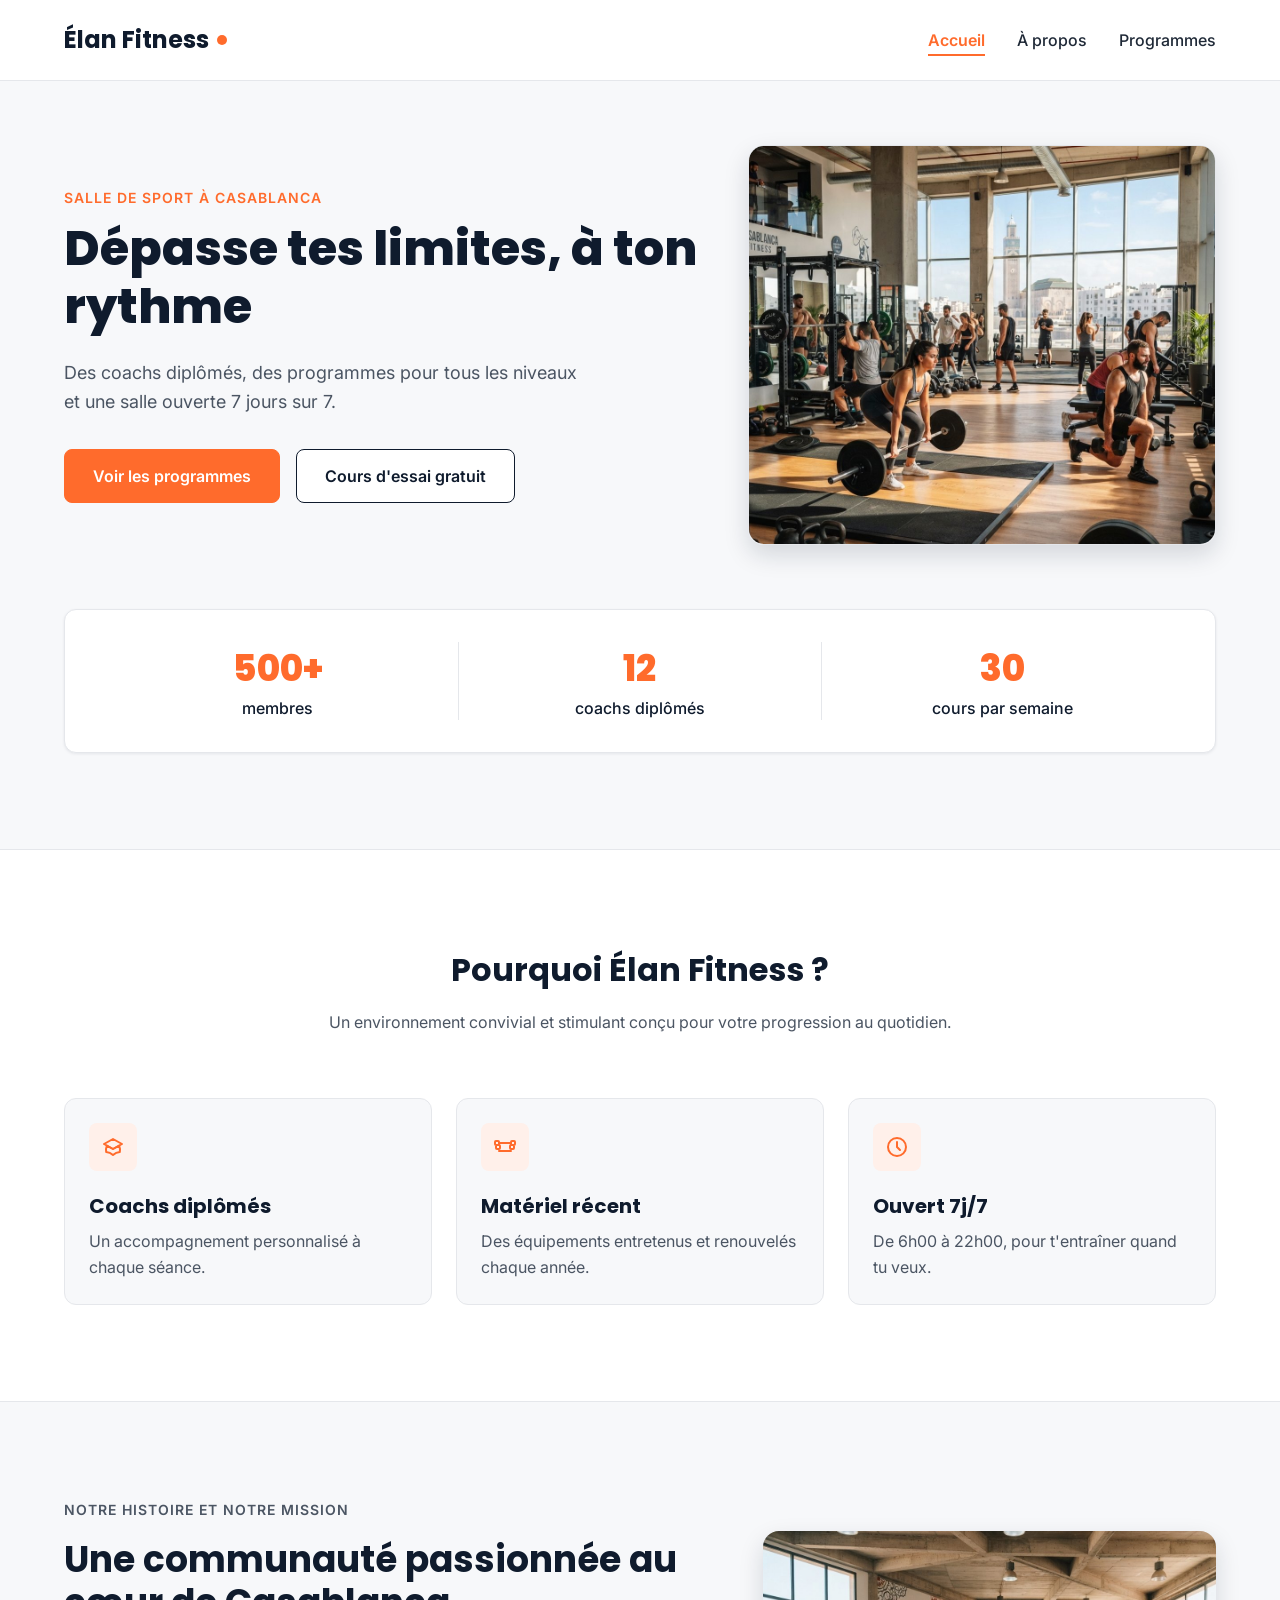
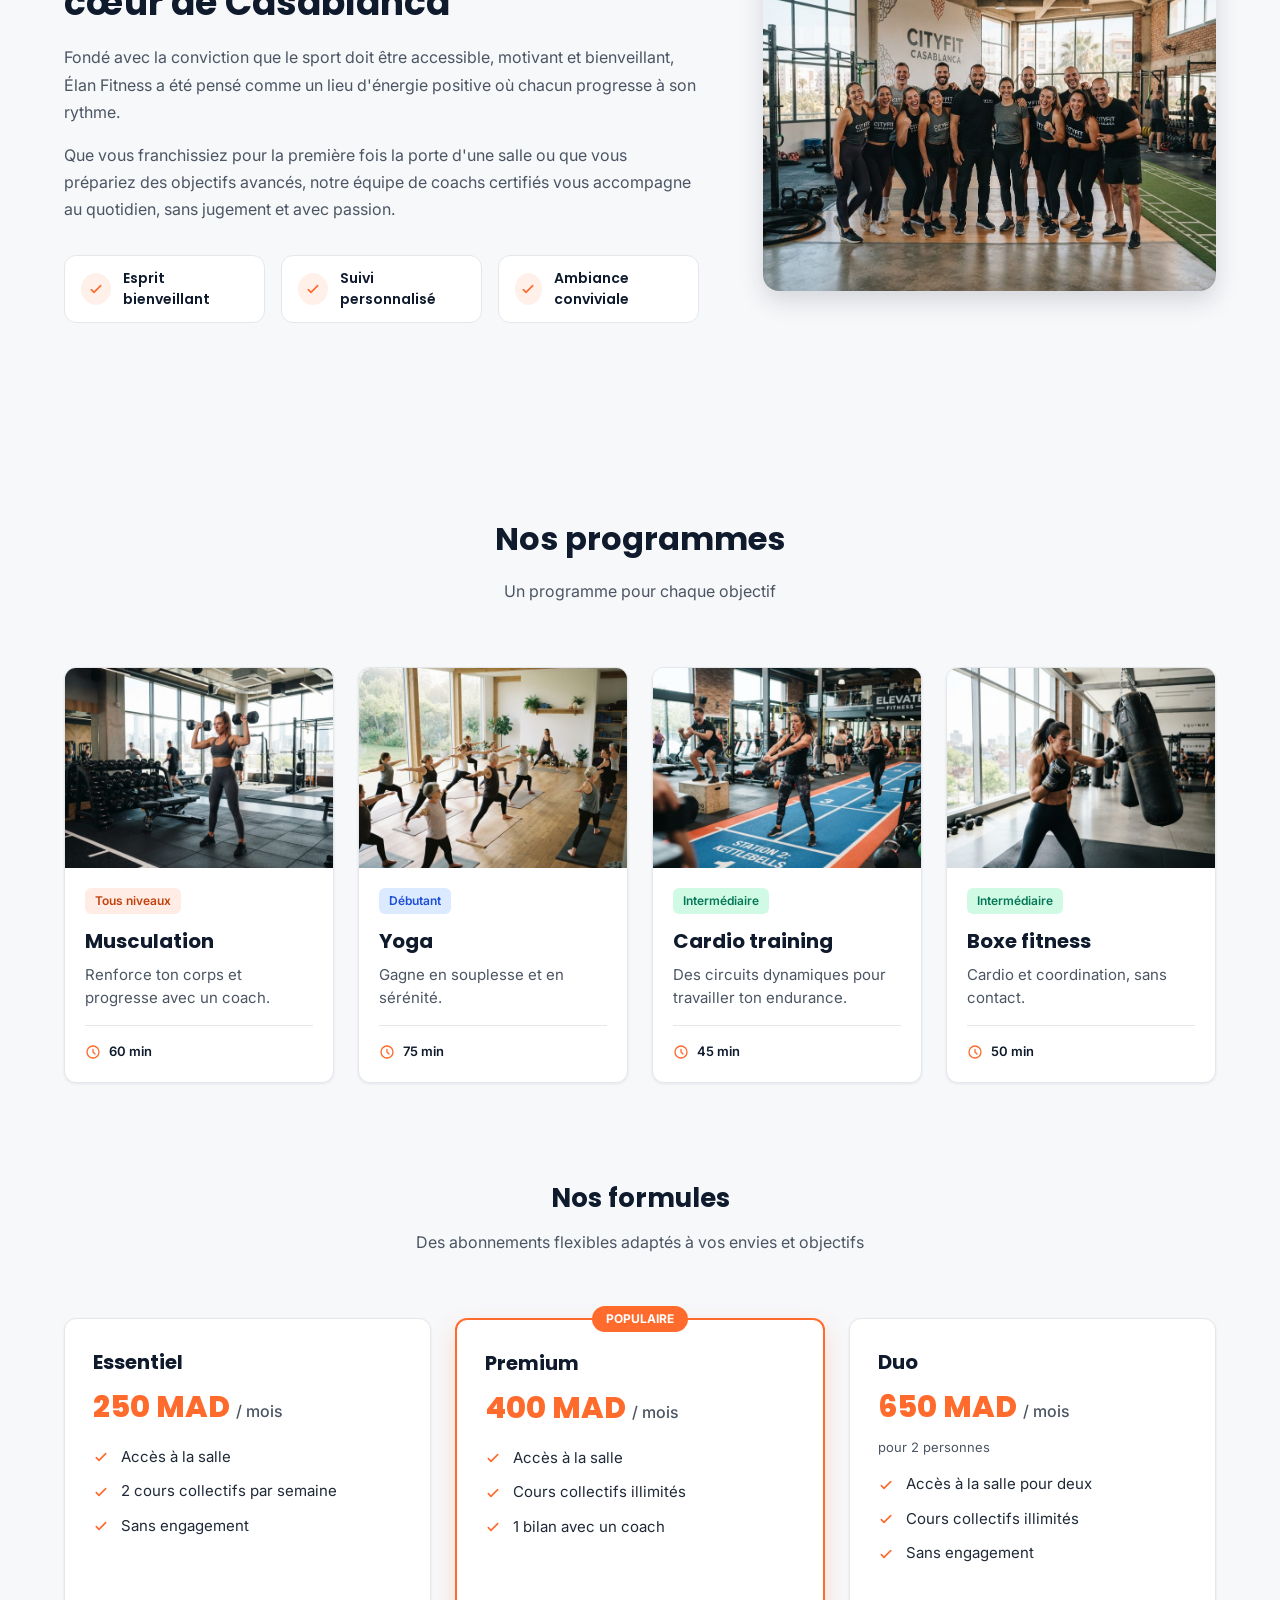
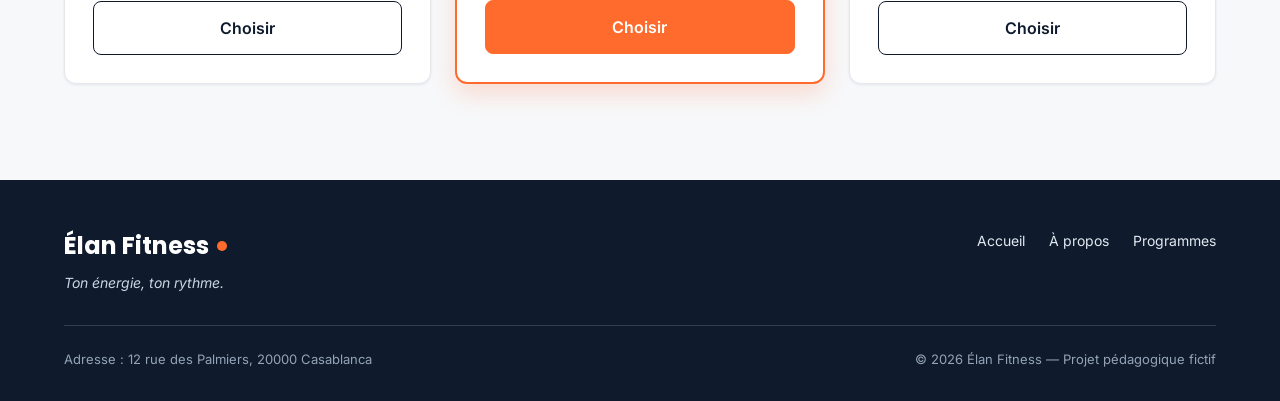
==== index.html @ 472fe240 "Project setup" ====
<!DOCTYPE html>
<html lang="fr">
<head>
  <meta charset="UTF-8">
  <meta name="viewport" content="width=device-width, initial-scale=1">
  <meta name="description" content="Élan Fitness, salle de sport à Casablanca : musculation, yoga, cardio et boxe fitness avec des coachs diplômés. Réservez votre cours d'essai gratuit.">
  <title>Élan Fitness | Salle de sport à Casablanca</title>

  <link rel="preconnect" href="https://fonts.googleapis.com">
  <link rel="preconnect" href="https://fonts.gstatic.com" crossorigin>
  <link href="https://fonts.googleapis.com/css2?family=Inter:wght@400;500;600&family=Poppins:wght@600;700;800&display=swap" rel="stylesheet">

  <link rel="stylesheet" href="style.css">
</head>

<body>

  <header class="en-tete">
    <div class="conteneur en-tete-contenu">
      <a href="#accueil" class="logo">Élan Fitness</a>

      <nav aria-label="Navigation principale">
        <ul class="menu">
          <li><a href="#accueil" class="lien-actif">Accueil</a></li>
          <li><a href="#a-propos">À propos</a></li>
          <li><a href="#programmes">Programmes</a></li>
        </ul>
      </nav>
    </div>
  </header>

  <main>

    <section id="accueil" class="hero">
      <div class="conteneur">

        <div class="hero-contenu">
          <div class="hero-texte">
            <p class="sur-titre">Salle de sport à Casablanca</p>
            <h1>Dépasse tes limites, à ton rythme</h1>
            <p class="hero-description">
              Des coachs diplômés, des programmes pour tous les niveaux et une salle ouverte 7 jours sur 7.
            </p>
            <div class="boutons">
              <a href="#programmes" class="bouton bouton-principal">Voir les programmes</a>
              <a href="#contact" class="bouton bouton-secondaire">Cours d'essai gratuit</a>
            </div>
          </div>

          <img class="hero-image" src="img/hero.jpg" alt="Des personnes s'entraînent dans une salle de sport lumineuse à Casablanca">
        </div>

        <div class="chiffres">
          <div class="chiffre">
            <p class="chiffre-nombre">500+</p>
            <p>membres</p>
          </div>
          <div class="chiffre">
            <p class="chiffre-nombre">12</p>
            <p>coachs diplômés</p>
          </div>
          <div class="chiffre">
            <p class="chiffre-nombre">30</p>
            <p>cours par semaine</p>
          </div>
        </div>

      </div>
    </section>

    <section class="section section-blanche">
      <div class="conteneur">

        <div class="section-titre">
          <h2>Pourquoi Élan Fitness ?</h2>
          <p>Un environnement convivial et stimulant conçu pour votre progression au quotidien.</p>
        </div>

        <div class="cartes">
          <article class="carte carte-avantage">
            <div class="icone"><img src="img/icone-coach.svg" alt=""></div>
            <h3>Coachs diplômés</h3>
            <p>Un accompagnement personnalisé à chaque séance.</p>
          </article>

          <article class="carte carte-avantage">
            <div class="icone"><img src="img/icone-materiel.svg" alt=""></div>
            <h3>Matériel récent</h3>
            <p>Des équipements entretenus et renouvelés chaque année.</p>
          </article>

          <article class="carte carte-avantage">
            <div class="icone"><img src="img/icone-horloge.svg" alt=""></div>
            <h3>Ouvert 7j/7</h3>
            <p>De 6h00 à 22h00, pour t'entraîner quand tu veux.</p>
          </article>
        </div>

      </div>
    </section>

    <section id="a-propos" class="section">
      <div class="conteneur apropos-contenu">

        <div class="apropos-texte">
          <p class="sur-titre">Notre histoire et notre mission</p>
          <h2>Une communauté passionnée au cœur de Casablanca</h2>
          <p>
            Fondé avec la conviction que le sport doit être accessible, motivant et bienveillant,
            Élan Fitness a été pensé comme un lieu d'énergie positive où chacun progresse à son rythme.
          </p>
          <p>
            Que vous franchissiez pour la première fois la porte d'une salle ou que vous prépariez des
            objectifs avancés, notre équipe de coachs certifiés vous accompagne au quotidien, sans
            jugement et avec passion.
          </p>

          <ul class="valeurs">
            <li class="valeur">
              <div class="icone icone-petite"><img src="img/icone-check.svg" alt=""></div>
              <span>Esprit bienveillant</span>
            </li>
            <li class="valeur">
              <div class="icone icone-petite"><img src="img/icone-check.svg" alt=""></div>
              <span>Suivi personnalisé</span>
            </li>
            <li class="valeur">
              <div class="icone icone-petite"><img src="img/icone-check.svg" alt=""></div>
              <span>Ambiance conviviale</span>
            </li>
          </ul>
        </div>

        <img class="apropos-image" src="img/equipe.jpg" alt="L'équipe de coachs d'Élan Fitness réunie dans la salle">

      </div>
    </section>

    <section id="programmes" class="section">
      <div class="conteneur">

        <div class="section-titre">
          <h2>Nos programmes</h2>
          <p>Un programme pour chaque objectif</p>
        </div>

        <div class="cartes">

          <article class="carte carte-programme">
            <img src="img/musculation.jpg" alt="Une sportive soulève des haltères dans l'espace musculation">
            <div class="programme-corps">
              <span class="etiquette etiquette-orange">Tous niveaux</span>
              <h3>Musculation</h3>
              <p>Renforce ton corps et progresse avec un coach.</p>
              <p class="duree"><img src="img/icone-duree.svg" alt="">60 min</p>
            </div>
          </article>

          <article class="carte carte-programme">
            <img src="img/yoga.jpg" alt="Un groupe pratique le yoga sur des tapis dans une salle lumineuse">
            <div class="programme-corps">
              <span class="etiquette etiquette-bleue">Débutant</span>
              <h3>Yoga</h3>
              <p>Gagne en souplesse et en sérénité.</p>
              <p class="duree"><img src="img/icone-duree.svg" alt="">75 min</p>
            </div>
          </article>

          <article class="carte carte-programme">
            <img src="img/cardio.jpg" alt="Des sportifs suivent un circuit de cardio training avec des kettlebells">
            <div class="programme-corps">
              <span class="etiquette etiquette-verte">Intermédiaire</span>
              <h3>Cardio training</h3>
              <p>Des circuits dynamiques pour travailler ton endurance.</p>
              <p class="duree"><img src="img/icone-duree.svg" alt="">45 min</p>
            </div>
          </article>

          <article class="carte carte-programme">
            <img src="img/boxe.jpg" alt="Une sportive frappe un sac de frappe pendant un cours de boxe fitness">
            <div class="programme-corps">
              <span class="etiquette etiquette-verte">Intermédiaire</span>
              <h3>Boxe fitness</h3>
              <p>Cardio et coordination, sans contact.</p>
              <p class="duree"><img src="img/icone-duree.svg" alt="">50 min</p>
            </div>
          </article>

        </div>

        <div class="formules">

          <div class="section-titre">
            <h3>Nos formules</h3>
            <p>Des abonnements flexibles adaptés à vos envies et objectifs</p>
          </div>

          <div class="cartes">

            <article class="carte formule">
              <h4>Essentiel</h4>
              <p class="prix">250 MAD <span>/ mois</span></p>
              <ul class="formule-liste">
                <li>Accès à la salle</li>
                <li>2 cours collectifs par semaine</li>
                <li>Sans engagement</li>
              </ul>
              <a href="#contact" class="bouton bouton-secondaire">Choisir</a>
            </article>

            <article class="carte formule formule-populaire">
              <p class="badge-populaire">Populaire</p>
              <h4>Premium</h4>
              <p class="prix">400 MAD <span>/ mois</span></p>
              <ul class="formule-liste">
                <li>Accès à la salle</li>
                <li>Cours collectifs illimités</li>
                <li>1 bilan avec un coach</li>
              </ul>
              <a href="#contact" class="bouton bouton-principal">Choisir</a>
            </article>

            <article class="carte formule">
              <h4>Duo</h4>
              <p class="prix">650 MAD <span>/ mois</span></p>
              <p class="prix-note">pour 2 personnes</p>
              <ul class="formule-liste">
                <li>Accès à la salle pour deux</li>
                <li>Cours collectifs illimités</li>
                <li>Sans engagement</li>
              </ul>
              <a href="#contact" class="bouton bouton-secondaire">Choisir</a>
            </article>

          </div>
        </div>

      </div>
    </section>

  </main>

  <footer class="pied-de-page">
    <div class="conteneur">

      <div class="pied-haut">
        <div>
          <p class="logo logo-clair">Élan Fitness</p>
          <p class="slogan">Ton énergie, ton rythme.</p>
        </div>

        <nav aria-label="Navigation du pied de page">
          <ul class="menu menu-pied">
            <li><a href="#accueil">Accueil</a></li>
            <li><a href="#a-propos">À propos</a></li>
            <li><a href="#programmes">Programmes</a></li>
          </ul>
        </nav>
      </div>

      <div class="pied-bas">
        <p>Adresse : 12 rue des Palmiers, 20000 Casablanca</p>
        <p>&copy; 2026 Élan Fitness — Projet pédagogique fictif</p>
      </div>

    </div>
  </footer>

</body>
</html>
---- style.css ----
* {
  box-sizing: border-box;
  margin: 0;
  padding: 0;
}

html {
  scroll-behavior: smooth;
}

body {
  font-family: 'Inter', Arial, sans-serif;
  font-size: 16px;
  line-height: 1.5;
  color: #1F2937;
  background-color: #F7F8FA;
}

h1, h2, h3, h4 {
  font-family: 'Poppins', Arial, sans-serif;
  color: #0F1B2D;
}

a {
  color: inherit;
  text-decoration: none;
}

ul {
  list-style: none;
}

img {
  display: block;
  max-width: 100%;
}

a:focus-visible,
button:focus-visible {
  outline: 3px solid #FF6B2C;
  outline-offset: 2px;
}

.conteneur {
  width: 100%;
  max-width: 1200px;
  margin: 0 auto;
  padding: 0 24px;
}

.section {
  padding: 96px 0;
}

.section-blanche {
  background-color: #FFFFFF;
  border-top: 1px solid #E5E7EB;
  border-bottom: 1px solid #E5E7EB;
}

.section-titre {
  max-width: 640px;
  margin: 0 auto 64px;
  text-align: center;
}

.section-titre h2 {
  font-size: 32px;
  margin-bottom: 16px;
}

.section-titre h3 {
  font-size: 26px;
  margin-bottom: 12px;
}

.section-titre p {
  color: #4B5563;
}

.sur-titre {
  font-size: 14px;
  font-weight: 600;
  color: #FF6B2C;
  text-transform: uppercase;
  letter-spacing: 1px;
  margin-bottom: 12px;
}

.bouton {
  display: inline-block;
  padding: 14px 28px;
  border-radius: 8px;
  font-size: 16px;
  font-weight: 600;
  text-align: center;
  cursor: pointer;
}

.bouton-principal {
  background-color: #FF6B2C;
  border: 1px solid #FF6B2C;
  color: #FFFFFF;
}

.bouton-principal:hover {
  background-color: #F05817;
}

.bouton-secondaire {
  background-color: #FFFFFF;
  border: 1px solid #0F1B2D;
  color: #0F1B2D;
}

.bouton-secondaire:hover {
  background-color: #F3F4F6;
}

.cartes {
  display: flex;
  gap: 24px;
}

.carte {
  flex: 1;
  background-color: #FFFFFF;
  border: 1px solid #E5E7EB;
  border-radius: 12px;
  box-shadow: 0 1px 3px rgba(15, 27, 45, 0.08);
}

.icone {
  width: 48px;
  height: 48px;
  background-color: #FFF0EA;
  border-radius: 8px;
  display: flex;
  align-items: center;
  justify-content: center;
}

.icone img {
  width: 24px;
  height: 24px;
}

.icone-petite {
  width: 32px;
  height: 32px;
  border-radius: 50%;
}

.icone-petite img {
  width: 16px;
  height: 16px;
}

.en-tete {
  position: sticky;
  top: 0;
  z-index: 10;
  background-color: #FFFFFF;
  border-bottom: 1px solid #E5E7EB;
}

.en-tete-contenu {
  height: 80px;
  display: flex;
  align-items: center;
  justify-content: space-between;
}

.logo {
  display: flex;
  align-items: center;
  font-family: 'Poppins', Arial, sans-serif;
  font-size: 24px;
  font-weight: 700;
  color: #0F1B2D;
}

.logo::after {
  content: "";
  width: 10px;
  height: 10px;
  margin-left: 8px;
  background-color: #FF6B2C;
  border-radius: 50%;
}

.menu {
  display: flex;
  gap: 32px;
}

.menu a {
  font-weight: 500;
  padding-bottom: 4px;
  border-bottom: 2px solid transparent;
}

.menu a:hover {
  color: #FF6B2C;
}

.menu .lien-actif {
  color: #FF6B2C;
  font-weight: 600;
  border-bottom-color: #FF6B2C;
}

.hero {
  padding: 64px 0 96px;
}

.hero-contenu {
  display: flex;
  align-items: center;
  gap: 32px;
}

.hero-texte {
  flex: 7;
}

.hero-texte h1 {
  font-size: 48px;
  font-weight: 800;
  line-height: 1.2;
  margin-bottom: 24px;
}

.hero-description {
  max-width: 520px;
  font-size: 18px;
  line-height: 1.6;
  color: #4B5563;
  margin-bottom: 32px;
}

.boutons {
  display: flex;
  flex-wrap: wrap;
  gap: 16px;
}

.hero-image {
  flex: 5;
  min-width: 0;
  height: 400px;
  object-fit: cover;
  border-radius: 16px;
  border: 1px solid #E5E7EB;
  box-shadow: 0 10px 25px rgba(15, 27, 45, 0.15);
}

.chiffres {
  display: flex;
  margin-top: 64px;
  padding: 32px;
  background-color: #FFFFFF;
  border: 1px solid #E5E7EB;
  border-radius: 12px;
  box-shadow: 0 1px 3px rgba(15, 27, 45, 0.08);
}

.chiffre {
  flex: 1;
  text-align: center;
  font-weight: 500;
  color: #0F1B2D;
}

.chiffre + .chiffre {
  border-left: 1px solid #E5E7EB;
}

.chiffre-nombre {
  font-family: 'Poppins', Arial, sans-serif;
  font-size: 36px;
  font-weight: 800;
  color: #FF6B2C;
}

.carte-avantage {
  padding: 24px;
  background-color: #F7F8FA;
  box-shadow: none;
}

.carte-avantage .icone {
  margin-bottom: 20px;
}

.carte-avantage h3 {
  font-size: 20px;
  margin-bottom: 8px;
}

.carte-avantage p {
  color: #4B5563;
  line-height: 1.6;
}

.apropos-contenu {
  display: flex;
  align-items: center;
  gap: 64px;
}

.apropos-texte {
  flex: 7;
}

.apropos-texte h2 {
  font-size: 36px;
  line-height: 1.2;
  margin-bottom: 20px;
}

.apropos-texte p {
  color: #4B5563;
  line-height: 1.7;
  margin-bottom: 16px;
}

.valeurs {
  display: flex;
  gap: 16px;
  margin-top: 32px;
}

.valeur {
  flex: 1;
  display: flex;
  align-items: center;
  gap: 12px;
  padding: 12px 16px;
  background-color: #FFFFFF;
  border: 1px solid #E5E7EB;
  border-radius: 12px;
  font-family: 'Poppins', Arial, sans-serif;
  font-size: 14px;
  font-weight: 600;
  color: #0F1B2D;
}

.apropos-image {
  flex: 5;
  min-width: 0;
  height: 360px;
  object-fit: cover;
  border-radius: 16px;
  box-shadow: 0 10px 25px rgba(15, 27, 45, 0.15);
}

.carte-programme {
  display: flex;
  flex-direction: column;
  overflow: hidden;
}

.carte-programme > img {
  width: 100%;
  height: 200px;
  object-fit: cover;
}

.programme-corps {
  flex: 1;
  display: flex;
  flex-direction: column;
  padding: 20px;
}

.programme-corps h3 {
  font-size: 20px;
  margin-bottom: 8px;
}

.programme-corps p {
  font-size: 15px;
  color: #4B5563;
}

.etiquette {
  align-self: flex-start;
  padding: 4px 10px;
  margin-bottom: 12px;
  border-radius: 6px;
  font-size: 12px;
  font-weight: 600;
}

.etiquette-orange {
  background-color: #FFEDE5;
  color: #C2410C;
}

.etiquette-bleue {
  background-color: #DBEAFE;
  color: #1D4ED8;
}

.etiquette-verte {
  background-color: #D1FAE5;
  color: #047857;
}

.programme-corps .duree {
  display: flex;
  align-items: center;
  gap: 8px;
  margin-top: auto;
  padding-top: 16px;
  border-top: 1px solid #E5E7EB;
  font-size: 13px;
  font-weight: 600;
  color: #0F1B2D;
}

.programme-corps h3 + p {
  margin-bottom: 16px;
}

.duree img {
  width: 16px;
  height: 16px;
}

.formules {
  margin-top: 96px;
}

.formule {
  position: relative;
  display: flex;
  flex-direction: column;
  padding: 28px;
}

.formule h4 {
  font-size: 20px;
}

.prix {
  margin: 8px 0 16px;
  font-family: 'Poppins', Arial, sans-serif;
  font-size: 30px;
  font-weight: 800;
  color: #FF6B2C;
}

.prix span {
  font-family: 'Inter', Arial, sans-serif;
  font-size: 16px;
  font-weight: 500;
  color: #4B5563;
}

.prix-note {
  margin: -8px 0 16px;
  font-size: 13px;
  color: #4B5563;
}

.formule-liste {
  flex: 1;
  margin-bottom: 24px;
}

.formule-liste li {
  padding-left: 28px;
  margin-bottom: 12px;
  font-size: 15px;
  background-image: url('img/icone-check.svg');
  background-repeat: no-repeat;
  background-position: left center;
  background-size: 16px;
}

.formule .bouton {
  display: block;
}

.formule-populaire {
  border: 2px solid #FF6B2C;
  box-shadow: 0 10px 25px rgba(255, 107, 44, 0.2);
}

.badge-populaire {
  position: absolute;
  top: -14px;
  left: 50%;
  transform: translateX(-50%);
  padding: 4px 14px;
  background-color: #FF6B2C;
  border-radius: 999px;
  font-size: 12px;
  font-weight: 700;
  text-transform: uppercase;
  color: #FFFFFF;
}

.pied-de-page {
  padding: 48px 0 32px;
  background-color: #0F1B2D;
  color: #FFFFFF;
}

.pied-haut {
  display: flex;
  justify-content: space-between;
  align-items: flex-start;
  padding-bottom: 32px;
  border-bottom: 1px solid rgba(255, 255, 255, 0.15);
}

.logo-clair {
  color: #FFFFFF;
}

.slogan {
  margin-top: 8px;
  font-size: 14px;
  font-style: italic;
  color: #CBD5E1;
}

.menu-pied {
  gap: 24px;
}

.menu-pied a {
  font-size: 14px;
  font-weight: 400;
  color: #E2E8F0;
}

.pied-bas {
  display: flex;
  justify-content: space-between;
  margin-top: 24px;
  font-size: 13px;
  color: #94A3B8;
}
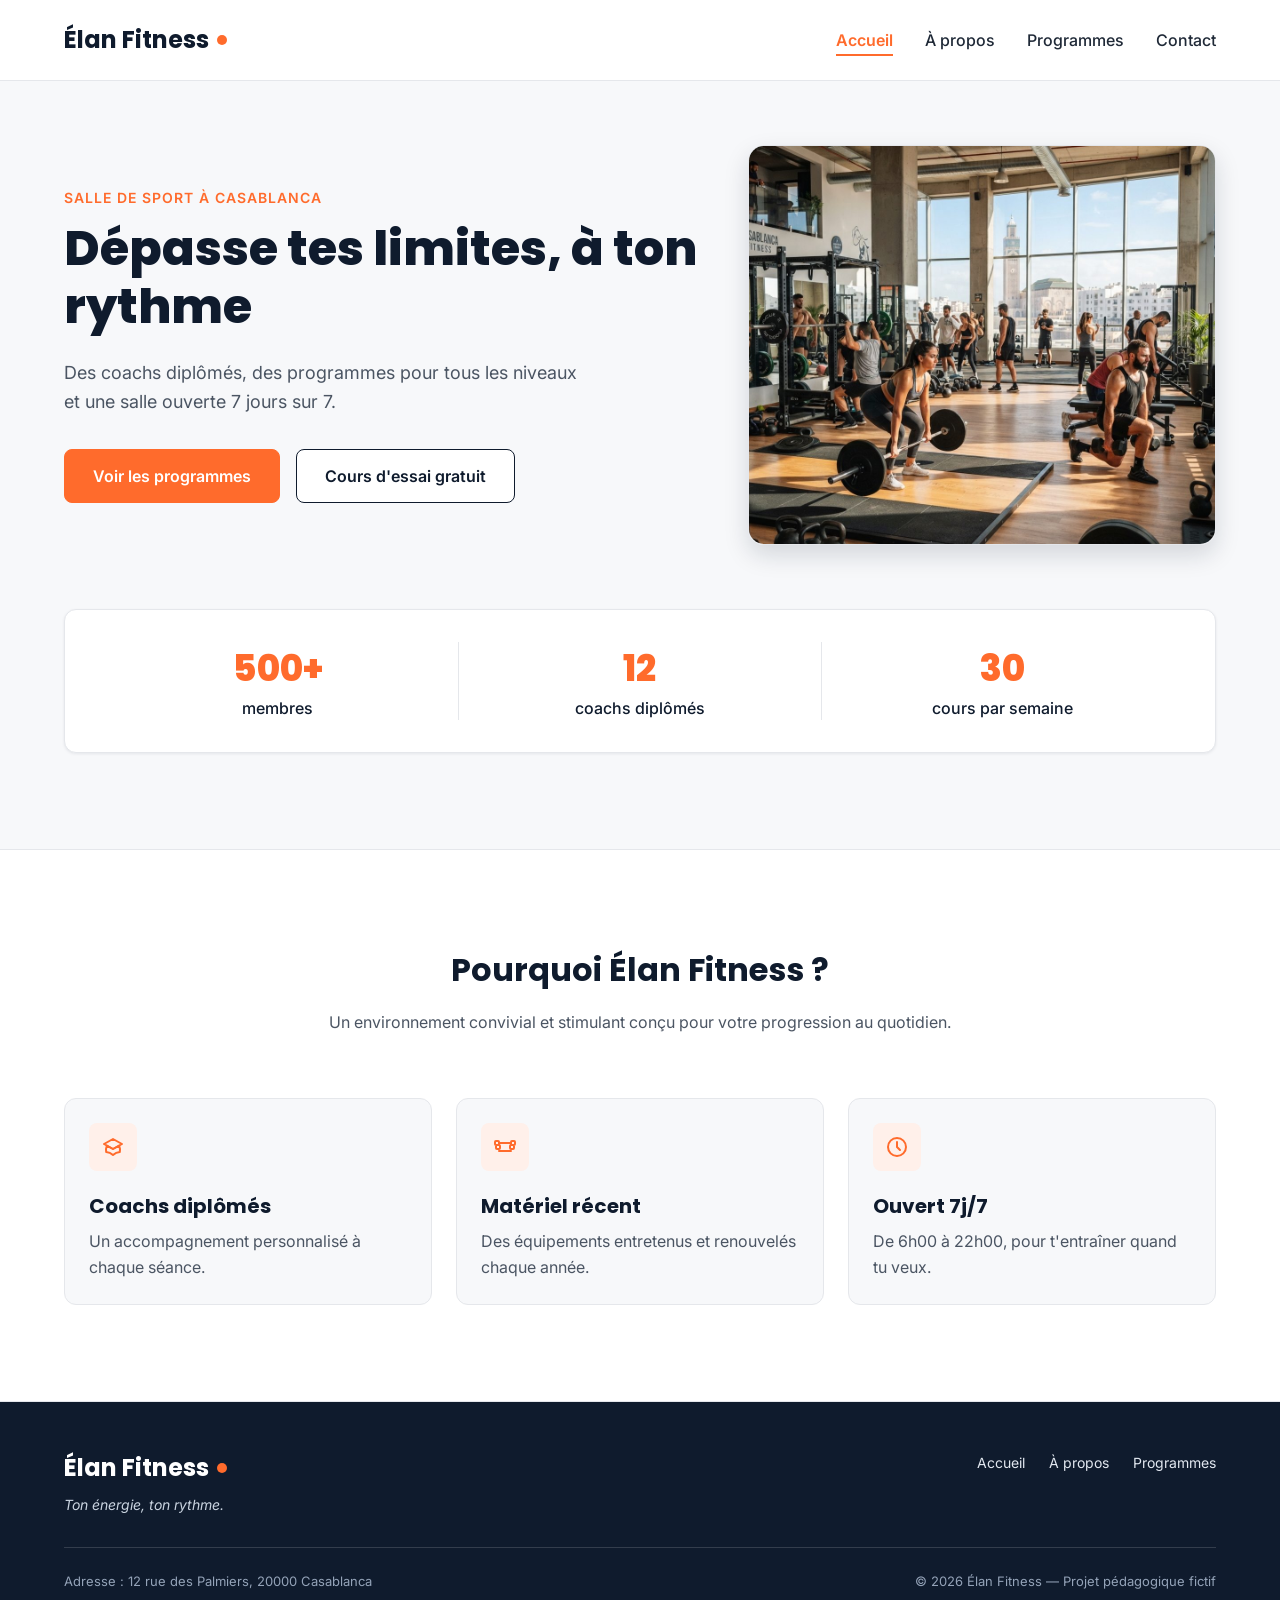
==== commit e7572373: "Mono to multipages done, and adding an empty contact page." ====
--- a/index.html
+++ b/index.html
@@ -17,13 +17,14 @@
 
   <header class="en-tete">
     <div class="conteneur en-tete-contenu">
-      <a href="#accueil" class="logo">Élan Fitness</a>
+      <a href="index.html" class="logo">Élan Fitness</a>
 
       <nav aria-label="Navigation principale">
         <ul class="menu">
-          <li><a href="#accueil" class="lien-actif">Accueil</a></li>
-          <li><a href="#a-propos">À propos</a></li>
-          <li><a href="#programmes">Programmes</a></li>
+          <li><a href="index.html" class="lien-actif">Accueil</a></li>
+          <li><a href="a-propos.html">À propos</a></li>
+          <li><a href="programmes.html">Programmes</a></li>
+          <li><a href="contact.html">Contact</a></li>
         </ul>
       </nav>
     </div>
@@ -42,8 +43,8 @@
               Des coachs diplômés, des programmes pour tous les niveaux et une salle ouverte 7 jours sur 7.
             </p>
             <div class="boutons">
-              <a href="#programmes" class="bouton bouton-principal">Voir les programmes</a>
-              <a href="#contact" class="bouton bouton-secondaire">Cours d'essai gratuit</a>
+              <a href="programmes.html" class="bouton bouton-principal">Voir les programmes</a>
+              <a href="contact.html" class="bouton bouton-secondaire">Cours d'essai gratuit</a>
             </div>
           </div>
 
@@ -99,145 +100,6 @@
       </div>
     </section>
 
-    <section id="a-propos" class="section">
-      <div class="conteneur apropos-contenu">
-
-        <div class="apropos-texte">
-          <p class="sur-titre">Notre histoire et notre mission</p>
-          <h2>Une communauté passionnée au cœur de Casablanca</h2>
-          <p>
-            Fondé avec la conviction que le sport doit être accessible, motivant et bienveillant,
-            Élan Fitness a été pensé comme un lieu d'énergie positive où chacun progresse à son rythme.
-          </p>
-          <p>
-            Que vous franchissiez pour la première fois la porte d'une salle ou que vous prépariez des
-            objectifs avancés, notre équipe de coachs certifiés vous accompagne au quotidien, sans
-            jugement et avec passion.
-          </p>
-
-          <ul class="valeurs">
-            <li class="valeur">
-              <div class="icone icone-petite"><img src="img/icone-check.svg" alt=""></div>
-              <span>Esprit bienveillant</span>
-            </li>
-            <li class="valeur">
-              <div class="icone icone-petite"><img src="img/icone-check.svg" alt=""></div>
-              <span>Suivi personnalisé</span>
-            </li>
-            <li class="valeur">
-              <div class="icone icone-petite"><img src="img/icone-check.svg" alt=""></div>
-              <span>Ambiance conviviale</span>
-            </li>
-          </ul>
-        </div>
-
-        <img class="apropos-image" src="img/equipe.jpg" alt="L'équipe de coachs d'Élan Fitness réunie dans la salle">
-
-      </div>
-    </section>
-
-    <section id="programmes" class="section">
-      <div class="conteneur">
-
-        <div class="section-titre">
-          <h2>Nos programmes</h2>
-          <p>Un programme pour chaque objectif</p>
-        </div>
-
-        <div class="cartes">
-
-          <article class="carte carte-programme">
-            <img src="img/musculation.jpg" alt="Une sportive soulève des haltères dans l'espace musculation">
-            <div class="programme-corps">
-              <span class="etiquette etiquette-orange">Tous niveaux</span>
-              <h3>Musculation</h3>
-              <p>Renforce ton corps et progresse avec un coach.</p>
-              <p class="duree"><img src="img/icone-duree.svg" alt="">60 min</p>
-            </div>
-          </article>
-
-          <article class="carte carte-programme">
-            <img src="img/yoga.jpg" alt="Un groupe pratique le yoga sur des tapis dans une salle lumineuse">
-            <div class="programme-corps">
-              <span class="etiquette etiquette-bleue">Débutant</span>
-              <h3>Yoga</h3>
-              <p>Gagne en souplesse et en sérénité.</p>
-              <p class="duree"><img src="img/icone-duree.svg" alt="">75 min</p>
-            </div>
-          </article>
-
-          <article class="carte carte-programme">
-            <img src="img/cardio.jpg" alt="Des sportifs suivent un circuit de cardio training avec des kettlebells">
-            <div class="programme-corps">
-              <span class="etiquette etiquette-verte">Intermédiaire</span>
-              <h3>Cardio training</h3>
-              <p>Des circuits dynamiques pour travailler ton endurance.</p>
-              <p class="duree"><img src="img/icone-duree.svg" alt="">45 min</p>
-            </div>
-          </article>
-
-          <article class="carte carte-programme">
-            <img src="img/boxe.jpg" alt="Une sportive frappe un sac de frappe pendant un cours de boxe fitness">
-            <div class="programme-corps">
-              <span class="etiquette etiquette-verte">Intermédiaire</span>
-              <h3>Boxe fitness</h3>
-              <p>Cardio et coordination, sans contact.</p>
-              <p class="duree"><img src="img/icone-duree.svg" alt="">50 min</p>
-            </div>
-          </article>
-
-        </div>
-
-        <div class="formules">
-
-          <div class="section-titre">
-            <h3>Nos formules</h3>
-            <p>Des abonnements flexibles adaptés à vos envies et objectifs</p>
-          </div>
-
-          <div class="cartes">
-
-            <article class="carte formule">
-              <h4>Essentiel</h4>
-              <p class="prix">250 MAD <span>/ mois</span></p>
-              <ul class="formule-liste">
-                <li>Accès à la salle</li>
-                <li>2 cours collectifs par semaine</li>
-                <li>Sans engagement</li>
-              </ul>
-              <a href="#contact" class="bouton bouton-secondaire">Choisir</a>
-            </article>
-
-            <article class="carte formule formule-populaire">
-              <p class="badge-populaire">Populaire</p>
-              <h4>Premium</h4>
-              <p class="prix">400 MAD <span>/ mois</span></p>
-              <ul class="formule-liste">
-                <li>Accès à la salle</li>
-                <li>Cours collectifs illimités</li>
-                <li>1 bilan avec un coach</li>
-              </ul>
-              <a href="#contact" class="bouton bouton-principal">Choisir</a>
-            </article>
-
-            <article class="carte formule">
-              <h4>Duo</h4>
-              <p class="prix">650 MAD <span>/ mois</span></p>
-              <p class="prix-note">pour 2 personnes</p>
-              <ul class="formule-liste">
-                <li>Accès à la salle pour deux</li>
-                <li>Cours collectifs illimités</li>
-                <li>Sans engagement</li>
-              </ul>
-              <a href="#contact" class="bouton bouton-secondaire">Choisir</a>
-            </article>
-
-          </div>
-        </div>
-
-      </div>
-    </section>
-
   </main>
 
   <footer class="pied-de-page">
@@ -251,9 +113,9 @@
 
         <nav aria-label="Navigation du pied de page">
           <ul class="menu menu-pied">
-            <li><a href="#accueil">Accueil</a></li>
-            <li><a href="#a-propos">À propos</a></li>
-            <li><a href="#programmes">Programmes</a></li>
+            <li><a href="index.html">Accueil</a></li>
+            <li><a href="a-propos.html">À propos</a></li>
+            <li><a href="programmes.html">Programmes</a></li>
           </ul>
         </nav>
       </div>
--- a/style.css
+++ b/style.css
@@ -204,7 +204,8 @@
   color: #FF6B2C;
 }
 
-.menu .lien-actif {
+
+.menu .lien-actif{
   color: #FF6B2C;
   font-weight: 600;
   border-bottom-color: #FF6B2C;
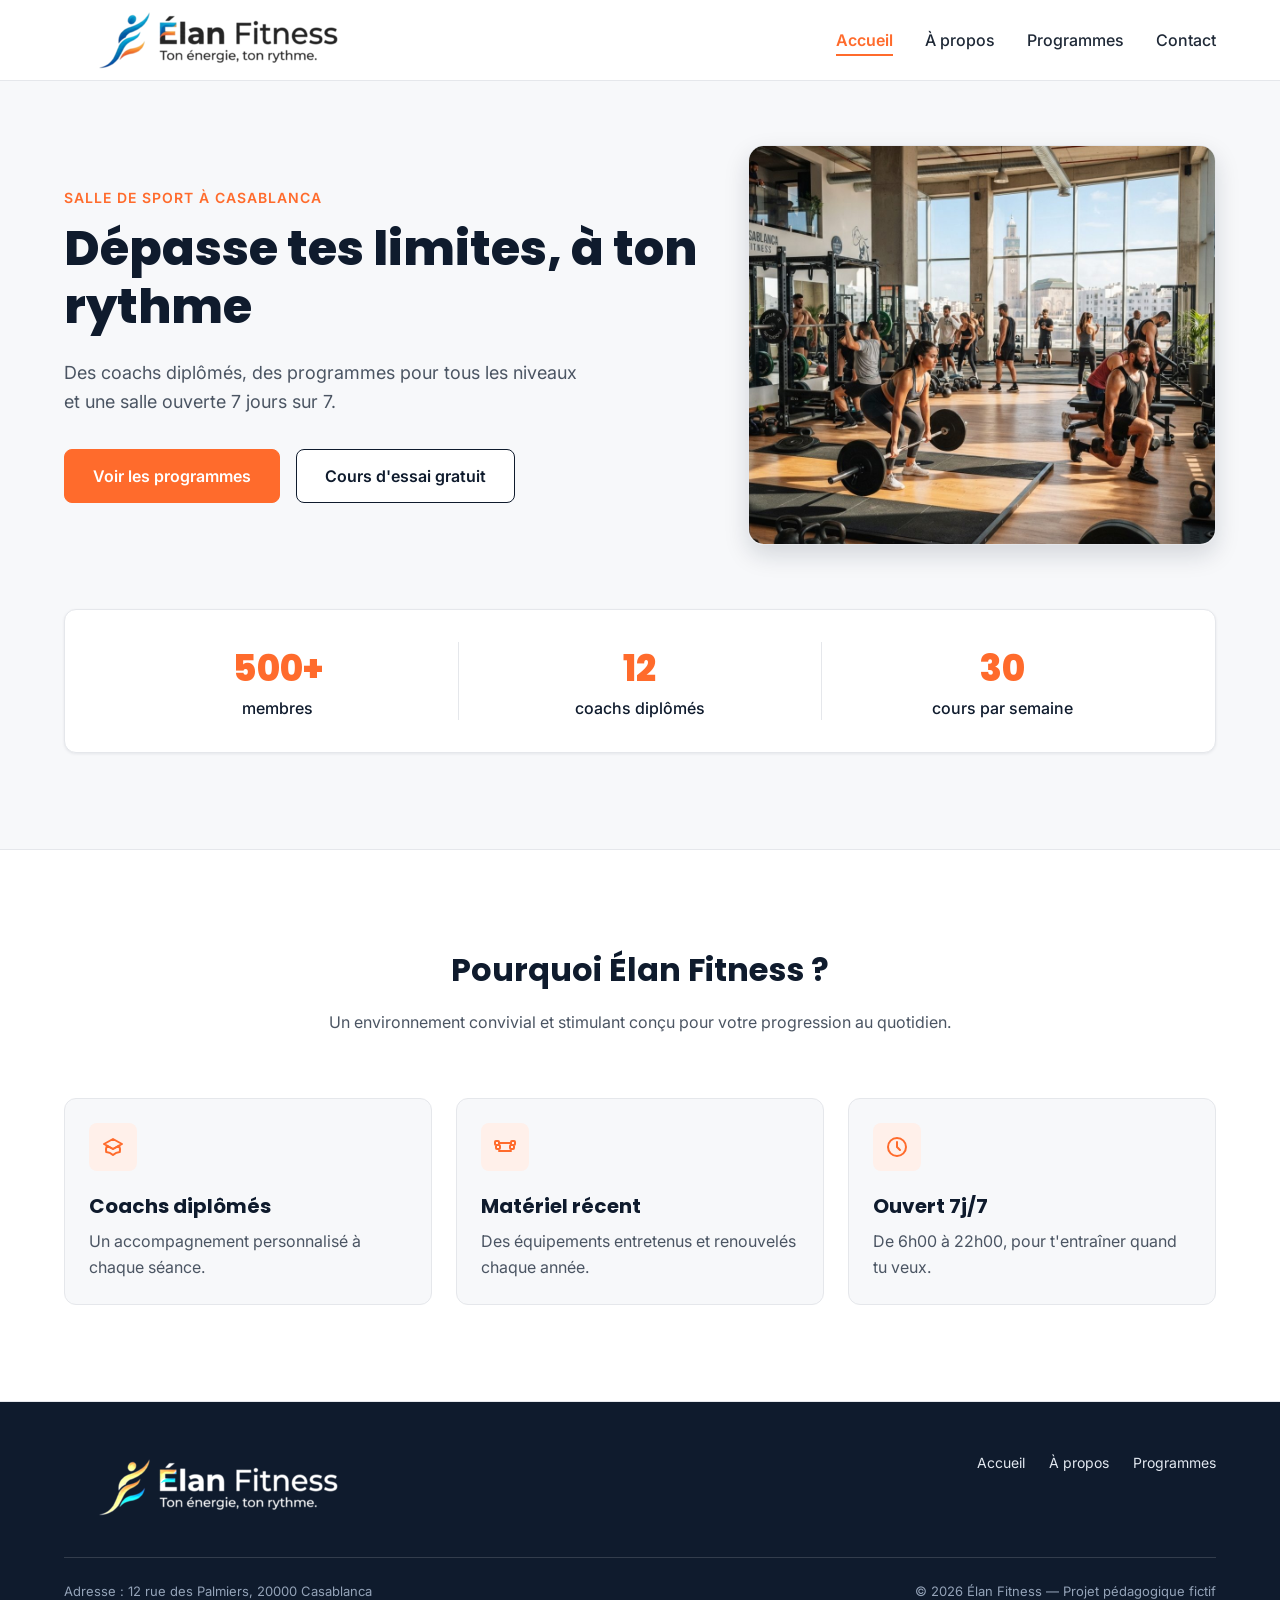
==== commit 361d58d9: "Added ico and logo to pages" ====
--- a/index.html
+++ b/index.html
@@ -11,14 +11,16 @@
   <link href="https://fonts.googleapis.com/css2?family=Inter:wght@400;500;600&family=Poppins:wght@600;700;800&display=swap" rel="stylesheet">
 
   <link rel="stylesheet" href="style.css">
+  <link rel="icon" type="image/x-icon" href="/img/favicon.ico">
 </head>
 
 <body>
 
   <header class="en-tete">
     <div class="conteneur en-tete-contenu">
-      <a href="index.html" class="logo">Élan Fitness</a>
-
+      <a href="index.html" class="logo">
+        <img src="img/logo.png" alt="Website Logo">
+      </a>
       <nav aria-label="Navigation principale">
         <ul class="menu">
           <li><a href="index.html" class="lien-actif">Accueil</a></li>
@@ -107,8 +109,7 @@
 
       <div class="pied-haut">
         <div>
-          <p class="logo logo-clair">Élan Fitness</p>
-          <p class="slogan">Ton énergie, ton rythme.</p>
+          <img src="img/logo.png" class="footer-logo" alt="Website Logo">
         </div>
 
         <nav aria-label="Navigation du pied de page">
--- a/style.css
+++ b/style.css
@@ -180,14 +180,14 @@
   color: #0F1B2D;
 }
 
-.logo::after {
+/* .logo::after {
   content: "";
   width: 10px;
   height: 10px;
   margin-left: 8px;
   background-color: #FF6B2C;
   border-radius: 50%;
-}
+} */
 
 .menu {
   display: flex;
@@ -522,6 +522,10 @@
   color: #FFFFFF;
 }
 
+.footer-logo {
+  filter: invert(1) brightness(2);
+}
+
 .slogan {
   margin-top: 8px;
   font-size: 14px;
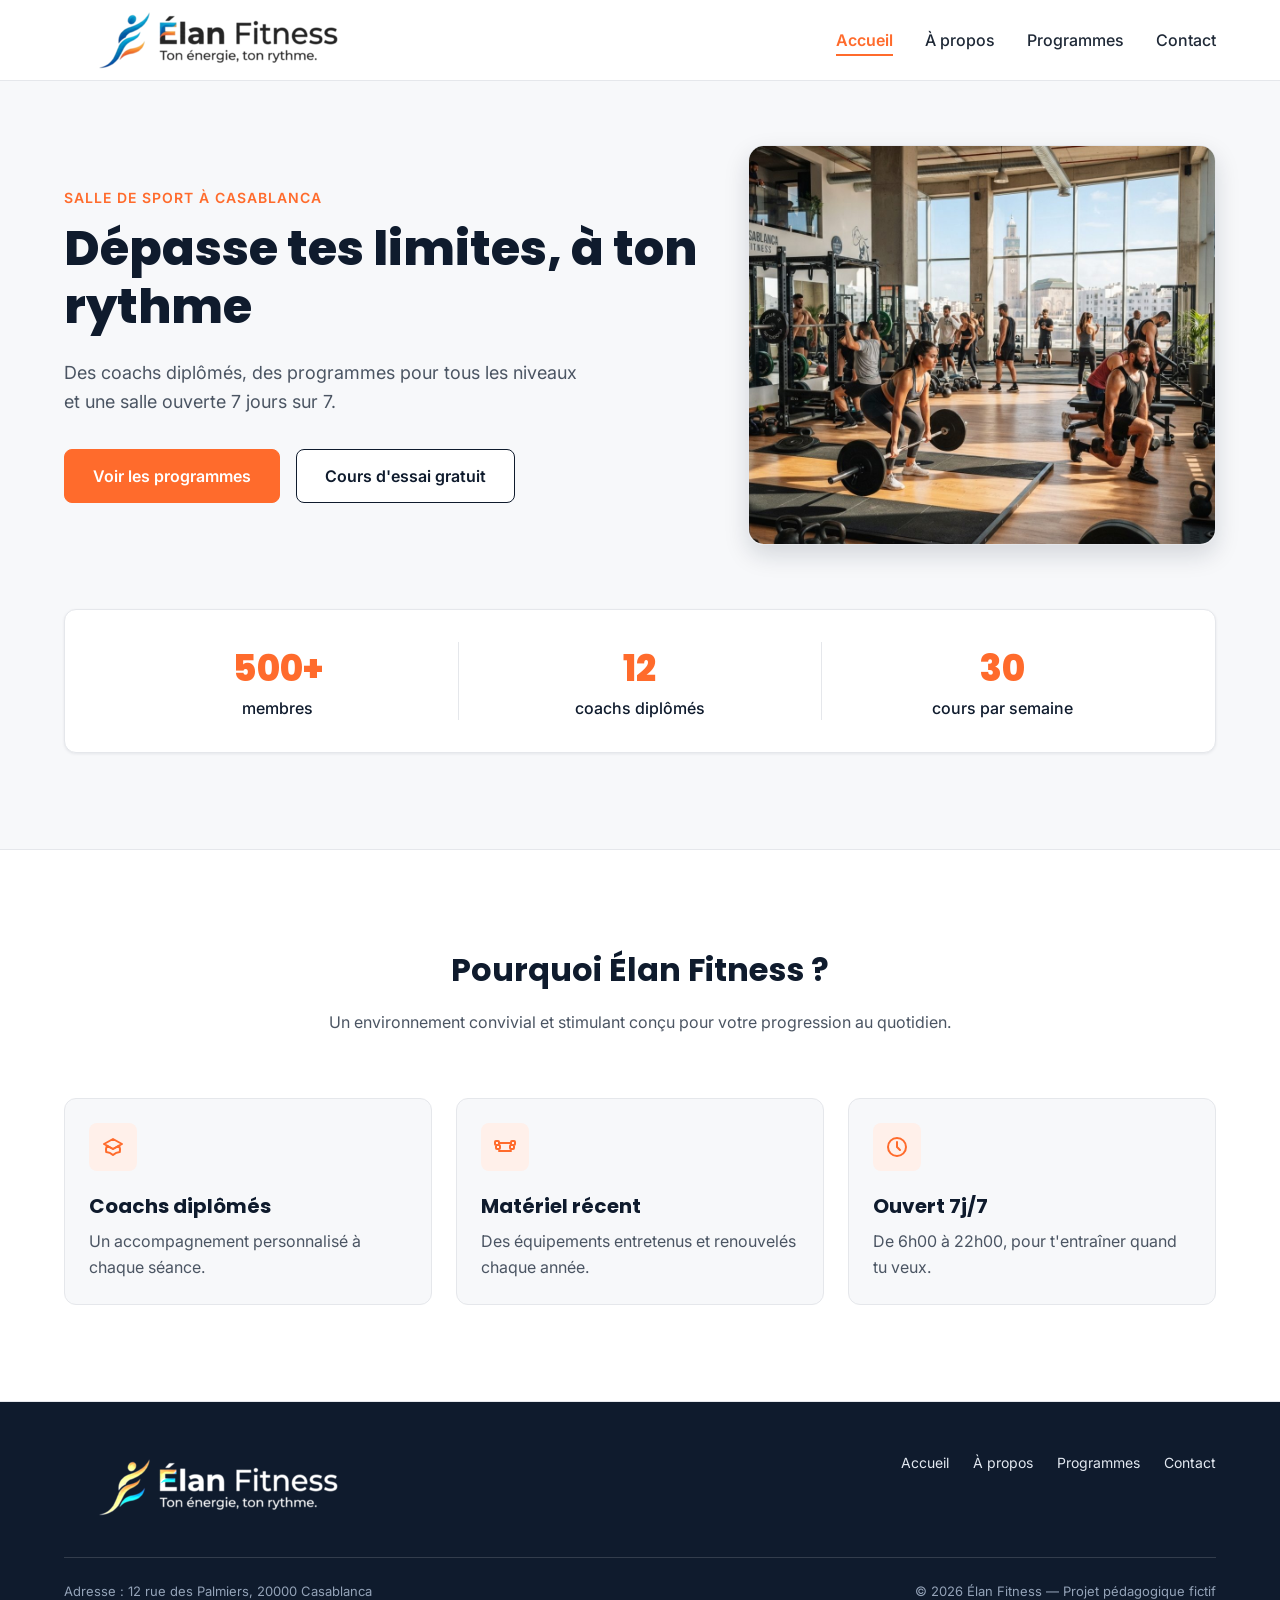
==== commit 8d177e14: "Adding contact link to footer" ====
--- a/index.html
+++ b/index.html
@@ -117,6 +117,7 @@
             <li><a href="index.html">Accueil</a></li>
             <li><a href="a-propos.html">À propos</a></li>
             <li><a href="programmes.html">Programmes</a></li>
+            <li><a href="contact.html">Contact</a></li>
           </ul>
         </nav>
       </div>
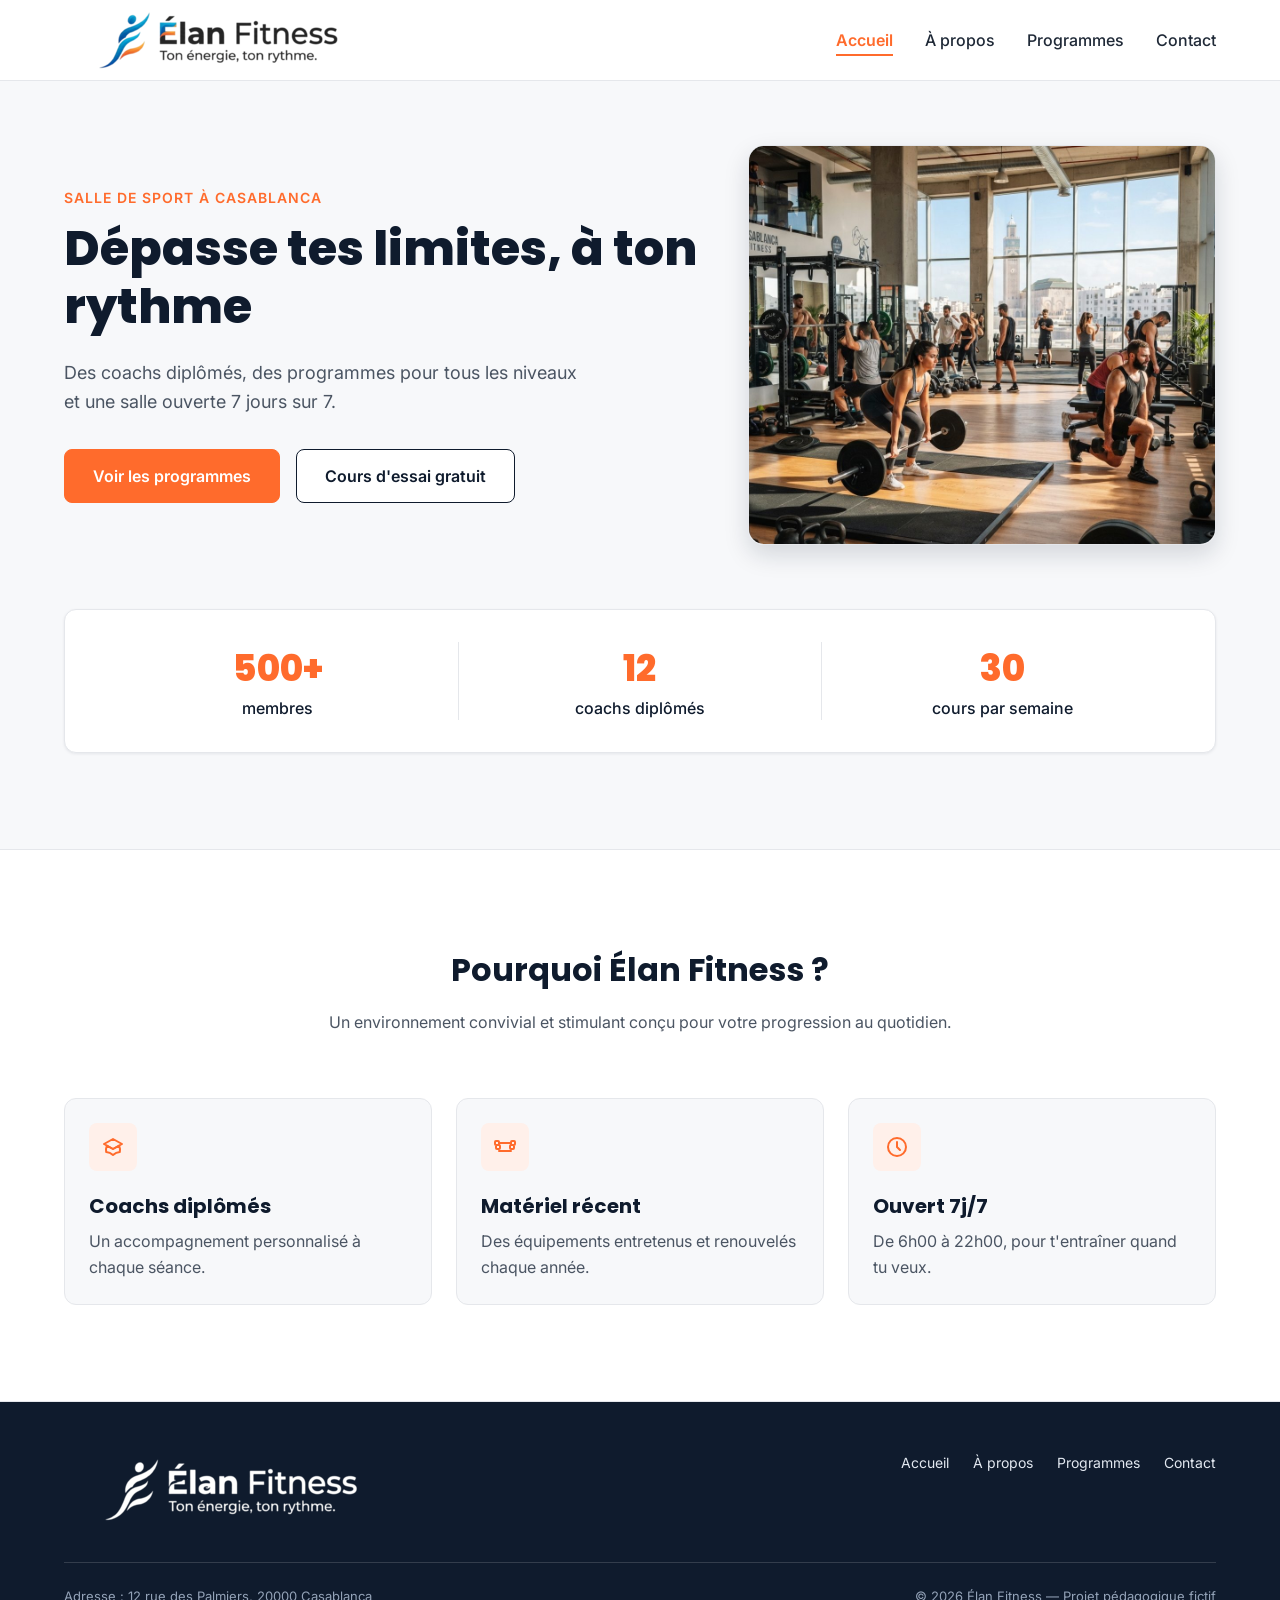
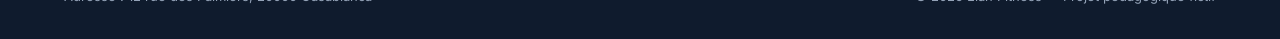
==== commit 00b67ed4: "update footer logo" ====
--- a/index.html
+++ b/index.html
@@ -11,7 +11,7 @@
   <link href="https://fonts.googleapis.com/css2?family=Inter:wght@400;500;600&family=Poppins:wght@600;700;800&display=swap" rel="stylesheet">
 
   <link rel="stylesheet" href="style.css">
-  <link rel="icon" type="image/x-icon" href="/img/favicon.ico">
+  <link rel="icon" type="image/x-icon" href="./favicon.ico">
 </head>
 
 <body>
@@ -109,7 +109,7 @@
 
       <div class="pied-haut">
         <div>
-          <img src="img/logo.png" class="footer-logo" alt="Website Logo">
+          <img src="img/logo-footer.png" class="footer-logo" alt="Website Logo">
         </div>
 
         <nav aria-label="Navigation du pied de page">
--- a/style.css
+++ b/style.css
@@ -522,10 +522,6 @@
   color: #FFFFFF;
 }
 
-.footer-logo {
-  filter: invert(1) brightness(2);
-}
-
 .slogan {
   margin-top: 8px;
   font-size: 14px;
